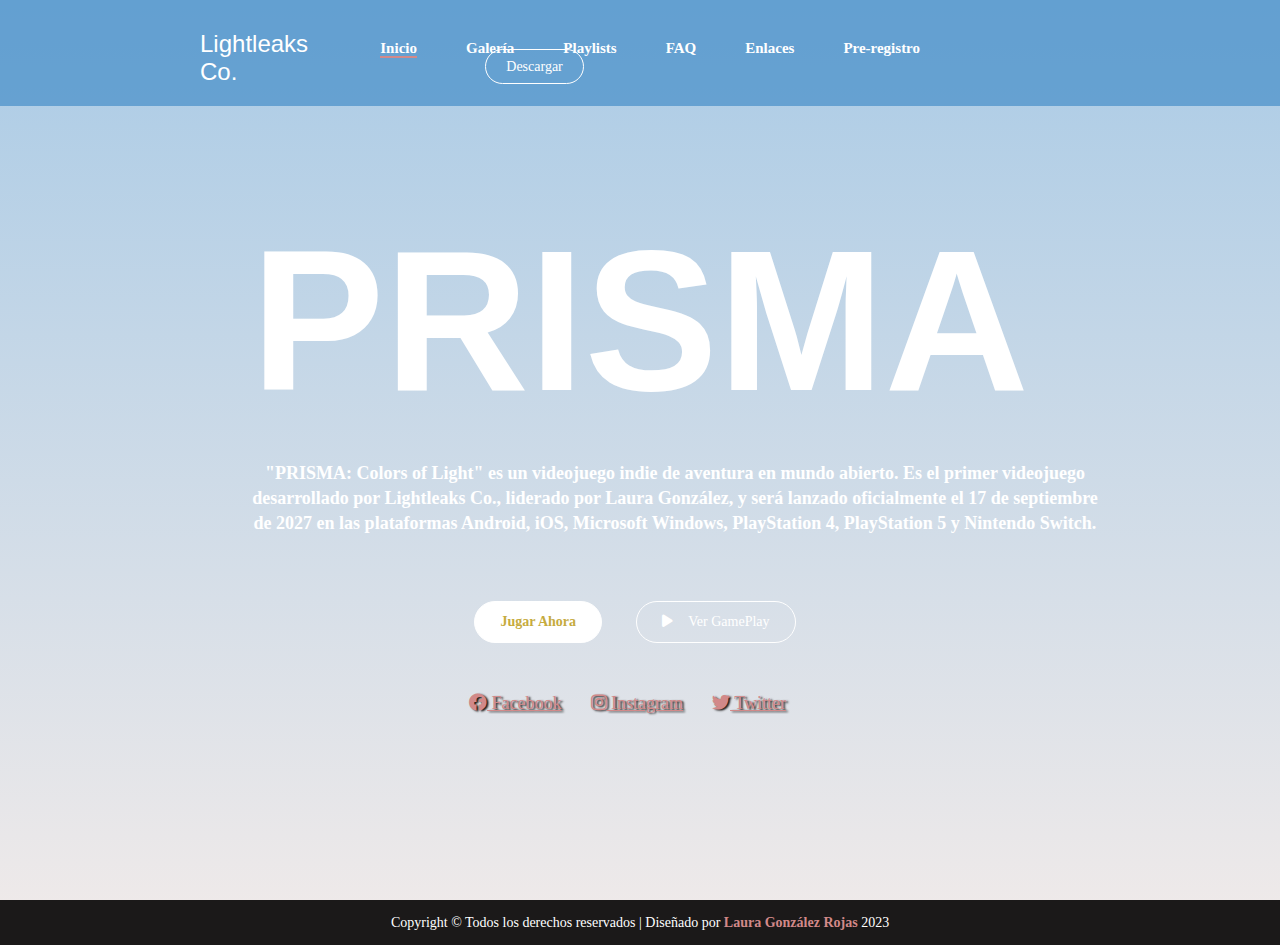
==== index.html @ 97391f7f "first commit" ====
<!DOCTYPE html>

<html>
        
<head>
        <meta charset="UTF-8">
        <title> PRISMA: Colors of Light </title>
        <link rel="icon" href="favicon.ico" type="image">
        <meta name="keywords" content="videogames, indie games, anime, exploration" />
        <link rel="stylesheet" href="style.css">
        <link rel="stylesheet" href="https://cdnjs.cloudflare.com/ajax/libs/font-awesome/6.0.0/css/all.min.css">
        
       
</head>


<body>

        <audio autoplay loop src="audio.mp3"></audio>
        <section class="main">
        <div class="main-width">
        <header>
        
                <div class="logo">
                        <h2><a href="#"> Lightleaks Co. </a></h2>
                </div>        
                <nav>
                        
                        <ul>
                                <li class="active"><a href='index.html'> Inicio </a></li>
                                <li><a href='characters.html'> Galería </a></li>
                                <li><a href='videos.html'> Playlists </a></li>
                                <li><a href='faq.html'> FAQ </a></li>
                                <li><a href='enlaces.html'> Enlaces </a></li>
                                <li><a href='contacto.html'> Pre-registro </a></li>
                                <li class="button"><a href='img/mike.jpeg' target="_blank" download> Descargar </a></li>
                        </ul>
                </nav> 
        </header>
        <div class="contenido">
                <div class="main-text">
                        <div class="mainpop">
                        <a class="btn-pop" href="#popup1" title="Acerca de..."><h1>PRISMA</h1></a>  
                        </div>              
                        <div id="popup1" class="popup-box">
                                <a class="cerrar" href="#">&Cross;</a>  
                                <div class="sobremi">
                                        <h3><b>Acerca de</b></h3><br>  
                                        <h5>
                                        Proyecto realizado por <span>Laura González</span><br><br>
                                        <span>Fecha inicio — Fecha fin:</span> 23/10 — ¿? <br><br>
                                        <span>Tema:</span> Página de descarga de videojuego ficticio creado por Laura González<br><br>
                                        <span>Módulo: </span>Lenguaje de Marcas<br><br>
                                        <span>¿Por qué PRISMA?</span><br><br>
                                        En física, un prisma es un objeto capaz de refractar, reflejar y descomponer la luz en los colores del arcoiris.
                                        En mi videojuego, el personaje hace referencia a un prisma, pues proyecta en su diseño la gama de colores del arcoiris.<br><br>
                                        </h5>
                                </div>      
                        </div>
                        <p><b> "PRISMA: Colors of Light" es un videojuego indie de aventura en mundo abierto. Es el primer videojuego desarrollado
                                por Lightleaks Co., liderado por Laura González, y será lanzado oficialmente el 17 de septiembre de 2027
                                en las plataformas Android, iOS, Microsoft Windows, PlayStation 4, PlayStation 5 y Nintendo Switch.
                        </b></p>
                        <div class="popup2">
                                <a href="#"><b>Jugar Ahora</b> </a>
                                <a href="#" class="gameplay"> <i class="fa-solid fa-play"></i> Ver GamePlay </a>
                        </div>        
                </div>
                
                <div class="plataformas">
                        <a href="https://facebook.com/" target="_blank"><i class="fab fa-facebook"></i> Facebook </a>
                        <a href="https://instagram.com" target="_blank"><i class="fab fa-instagram"></i> Instagram </a>
                        <a href="https://twitter.com" target="_blank"><i class="fab fa-twitter"></i> Twitter </a>   
                </div> 
        </div>  
        </div>       
       </section>  

    <div class="footer-bottom">
        <p>Copyright &copy; Todos los derechos reservados | Diseñado por <span> Laura González Rojas</span> 2023</p>
    </div>
</body>

</html>
---- style.css ----
*
{
    padding: 0;
    margin: 0px;
    box-sizing: border-box;
}
  
@font-face 
{
    font-family: 'Misa';
    src: url(fonts/13_Misa.TTF);
} 


@font-face
{
    font-family: 'Carell';
    src: url(fonts/SaintCarellClean_PERSONAL_USE_ONLY.otf);
}

@font-face
{
    font-family: 'Continent';
    src: url(fonts/Continent\ Transport\ Demo\ Light.otf);
}

/*INDEX*/

body
{
    overflow-x: hidden;                    
}

.main-width
{
    width: 1920px;
    max-width: 100%;
    margin:auto;
}

.main
{
    height: 100%;
    width: 100%;
    min-height: 100vh;
    background-image: linear-gradient(rgba(62, 137, 198, 0.445), rgba(225, 217, 217, 0.573)), url(img/background.png);
    background-size:cover;
    background-position:center;  
    position:relative;
}

.main header .logo h2 a
{
    display: block;
    font-family: 'Misa', sans-serif;
    font-size: 32;
    font-weight: 500;
    text-decoration: none;
    color: white;
}
.main header
{
    display: flex;
    align-items:center;
    justify-content: space-between;
    width:100%;
    padding: 30px 200px 20px;
    background:rgba(62, 137, 198, 0.650);
    
}

nav ul li
{
    list-style: none;
    display: inline-block; 
}

nav ul li a
{
    text-decoration: none;
    color: white;
    margin-left: 45px;
    font-size: 15px;
    font-weight: 600;
    border-bottom: 2px solid transparent;
    transition: .4s;
}

nav ul li:not(:last-child) a:hover,
nav ul li:not(:last-child) a:focus
{
    border-bottom: 2px solid #d28989;
}

nav ul li.active a
{
    border-bottom: 2px solid #d28989;
}


nav ul li.button a
{
    background: transparent;
    color: white;
    border: 1px solid white;
    padding: 9px 20px;
    border-radius: 30px;
    line-height: 1.4;
    font-size: 14px;
    font-weight: 500;
    margin-left: 150px;
}

nav ul li.button:hover a
{
    border: 1px solid white;
    color: rgb(198, 171, 62);
    background: white;
    transition: .4s;
}

.contenido
{
    width: 100%;
    position: inherit;
    margin-top:100px;
    justify-content: center;
    text-align: center;
}

.contenido .main-text
{
    position: inherit;
    margin-bottom: 40px;
    
}


.contenido .main-text .mainpop .btn-pop
{
    display: contents;
    font-family: 'Continent', sans-serif;
    font-size: 100px;
    color: white;
    text-decoration: none;
    cursor: pointer;
}

.contenido .main-text .popup-box
{
    position: fixed;
    bottom: 0;
    right: 0;
    top:0;
    left: 0;
    background: rgba(0,0,0,0.7);
    transition: opacity 500ms;
    visibility: hidden;
    opacity: 0;
    box-shadow: 0 2rem 4rem rgba(0,0,0,0.2);
    border-radius: 8px;
}

.contenido .main-text .popup-box .cerrar,
.contenido .main-text .popup-box .cerrar:link,
.contenido .main-text .popup-box .cerrar:visited
{
    color: #a8a8a8;
    text-decoration: none;
    position: absolute;
    top: 75px;
    right: 480px;
    font-size: 2rem;
    display:inline-block;
    line-height: 1;
}

.contenido .main-text .popup-box:target
{
    visibility: visible;
    opacity: 1;
}

.contenido .main-text .popup-box:target .sobremi
{
    margin: 70px auto;
    padding: 20px;
    background: #ddd;
    border-radius: 10px;
    width: 30%;
    position:relative;
    font-size: 18px;
    
}

.contenido .main-text .popup-box:target .sobremi h3
{
    font-family: 'Carell', sans-serif;
    font-family: 20px;
}

.contenido .main-text .popup-box:target .sobremi span
{
    color:#d28989;
}


.contenido .main-text p
{
    display: inline-block;
    font-family: 'Times New Roman', Times, serif;
    font-size: 18px;
    max-width: 100%;
    width: 850px;
    color: white;
    line-height: 25px;
    margin: 25px 250px 65px;
}

.contenido .main-text .popup2 a
{
    display: inline-block;
    text-decoration: none;
    color: rgb(198, 171, 62);
    background: white;
    border: 1px solid white;
    padding: 10px 25px;
    line-height: 1.4;
    border-radius: 30px;
    font-size: 14px;
    font-weight: 500px; 
    margin-right: 10px;
}

.contenido .main-text a:hover
{
    transform: scale(1.2);
    border: 1px solid white;
    background: transparent;
    color: white;
    transition: .4s;
}

.contenido .main-text a.gameplay
{
    border: 1px solid white;
    color: white;
    background: transparent;
    margin-left: 20px;

}

.contenido .main-text a.gameplay i
{
    margin-right: 12px;
}

.contenido .main-text a.gameplay:hover
{
    color: rgb(198, 171, 62);
    background: white;
    border: 1px solid white;
    transition: .4s;
}

.contenido .plataformas
{
    position: relative;
    z-index: 2;
    margin-top: 50px;
    padding-bottom: 40px;
}

.contenido .plataformas a
{
    display: inline-block;
    color: #d28989;
    text-shadow: 2px 1px 2px #1b1919;
    margin-right: 25px;
    font-size: 18px;
    opacity: 100%;
}

.contenido .plataformas a:hover
{
    transform: scale(1.1);
    transition: .4s;
    opacity: 60%;
    transition: bottom .5s, opacity .5s;
}

.contenido .plataformas a:visited:focus
{
    opacity: 50%;
    color:rgb(198, 171, 62);
}

.footer-bottom
{
    width: 100%;
    height: 5vh;
    background: #1B1919;
    color: #fff;
    display: flex;
    align-items: center;
    justify-content: center;
    font-size: 0.875rem;
}

.footer-bottom span
{
    color: #d28989;
    font-weight: bold;
}

/*ƒ REGISTRO*/

.preregistromain
{
    display:inline-block;
    max-width: 700px;
    width:100%;
    height: 100%;
    justify-content: center;
    margin: 75px 370px 75px;
    padding: 25px 30px;
    background:#ddd;
    border-radius: 8px;
    box-shadow: 0 0 15px rgba(0,0,0,0.1);
}

.preregistromain fieldset
{
    justify-content: center;
    align-items: center;
    width: 60%;
    height: 100%;
    padding: 25px 0px 5px;
    margin-left: 120px;
    border-style: groove;
    border-radius: 8px;
    border-color:#d28989;
    border-bottom-width: 10px;
}

.preregistromain header
{
    padding: 15px 15px 25px;
    font-family: 'Continent',sans-serif;
    justify-content:center;
    text-align: center;
    color:#333;
    background-color: transparent;
    font-size:40px;
    font-weight: 500;
}

.preregistromain form .detallesuser
{
    display:flex;
    flex-wrap: wrap;
    justify-content: space-between;
    margin: 40px 0 12px 0;
}

form .detallesuser .rellenar
{
    margin-bottom: 15px;
    width:250px;
}


.detallesuser .rellenar .detalles
{    
    display: block;
    font-weight: 500;
    margin-bottom: 5px;
}

.detallesuser .rellenar span
{
    font-family: 'Carell',sans-serif;
    font-size: 18px;
    font-weight: 500;
    letter-spacing: 2px;
}

.detallesuser .rellenar input
{   
    height: 35px;
    width: 100%;
    outline: none;
    border-radius: 8px;
    border: 1px solid #ccc;
    padding-left: 15px;
    font-family: 'Popins',sans-serif;
    color:#707070;
    font-size: 16px;
    border-bottom-width: 2px;
    transition: all 0.3 ease;
}

.detallesuser .rellenar input:focus,
.detallesuser .rellenar input:valid
{
    border-color:#6597d0;
}

form .sexomain .titulosexo
{
    display: flex;
    font-family: 'Carell',sans-serif;
    font-size: 18px;
    font-weight: 500; 
    letter-spacing: 2px; 
}

form .sexomain .categorias
{
    display:flex;
    width: 80%;
    margin: 18px 55px 18px;
    justify-content: space-between;

}

.sexomain .categorias label
{
    display:flex;
    align-items: center;
}

.sexomain .categorias span
{
    font-family: 'Popins', sans-serif;
    color: #333;
}

.sexomain .categorias .circulo
{
    height:18px;
    width: 18px;
    background: #fff;
    border-radius: 50%;
    margin-right: 10px;
    border: 5px solid transparent;
    transition: all 0.3s ease;
}

.sexomain .categorias .circulo:hover
{
    transform: scale(1.25);
    transition: 0.4s;
    cursor:pointer;
}

#circulo-1:checked ~ .categorias label .uno
{
    border-color: #fff;
    background: #6597d0;
}

#circulo-2:checked ~ .categorias label .dos
{
    border-color: #fff;
    background-color: #d289b3;
}

#circulo-3:checked ~ .categorias label .tres
{
    border-color: #fff;
    background-color: #d0ad4c;
}

form input[type="radio"]
{
    display: none;
}

form .button
{
    height: 55px;
    margin: 45px 20px 25px;
}

form .button input
{   
    font-family: 'Carell',sans-serif;
    font-size: 25px;
    font-weight: 500;
    letter-spacing: 1px;
    color: #fff;
    height: 100%;
    width: 100%;
    outline: none;
    border-radius: 7px;
    background: linear-gradient(135deg, #6597d0,#d28989, #d0ad4c);
}

form .button input:hover
{

    background:linear-gradient(-135deg, #6597d0,#d28989, #d0ad4c);
    cursor: pointer;
}

.seleccionar select
{
    height:35px;
    width: 100%;
    outline:none;
    border:none;
    border-radius: 8px;
    color: #707070;
    font-size: 1rem;
}

form .plataforma
{
    display: flex;
    justify-content: center;
    align-items: center;
    height: 100%;
    width: 100%;
    padding: 50px 0px 50px;
}

form .plataforma label
{
    display: flex;
    font-family: 'Carell',sans-serif;
    font-size: 18px;
    font-weight: 500; 
    letter-spacing: 2px;
    margin-right: 20px;
}

.plataforma select
{
    display:flex;
    height: 100%;
    width: 100%;
    outline:none;
    border:none;
    border-radius: 8px;
    color: #707070;
    font-size: 1rem;
}

/*PREGUNTAS FRECUENTES*/

.FAQmain
{
    display: flex;
    align-items: center;
    justify-content: center;
    margin: 0 auto;
    margin-top: 50px;
    max-height: max-content;
    width: 100%;
    max-width: 1024px;
    padding: 100px 15px ;
}

.FAQmain h2
{
    font-family: 'Continent', sans-serif;
    display: flex;
    align-items: center;
    font-size: 40px;
    color:#fff;
    padding: 10px 25px 10px;
    margin-right: 20px;
    border-style: groove;
    border-radius: 8px;
    border-color:#d0ad4c;
    border-bottom-width: 10px;
    text-shadow:3px 2px 3px rgba(0,0,0,0.6);
    background: rgba(232, 230, 230, 0.275);
}

.panel
{
    background-color: #ddd;
    border-radius: 8px;
    margin-bottom: 10px;
    padding: 10px;
    box-shadow: 5px 2px 5px rgba(0,0,0,0.1);
}

.pregunta
{ 
   font-family: 'Carell',sans-serif; 
   font-size: 16px;
   color: rgb(198, 171, 62);
   text-decoration: none;
   background-color: #ddd;
   width: 100%;
   font-weight: bold;
   display: flex;
   align-items: center;
   justify-content: space-between;
   padding: 10px 0;
}

.pregunta i
{
    padding: 5px;
}

.pregunta .fa-chevron-down
{
    display: none;
}

.respuesta
{
    max-height: 0;
    overflow: hidden;
    position: relative;
    background-color: #ccc;
    transition: max-height .65s;
}

.respuesta::before
{
    content: "";
    position: absolute;
    width: 6px;
    height: 100%;
    background-color:rgb(198, 171, 62);
    top: 50%;
    left: 0;
    transform: translateY(-50%);
}
.respuesta table
{
    font-size: 15px;
    color: rgb(32, 32, 32);
    padding: 20px;
}

.tabla thead tr
{
    background-color: rgb(198, 171, 62);
    color: #fff;
    text-align: left;
    font-weight: bold;
}

.tabla th,
.tabla td
{
    padding: 12px 15px;
}

.tabla tbody .td1
{
    font-weight: bold;
}

.tabla tbody tr
{
    border-bottom: 1px solid #ddd;
}

.tabla tbody tr:nth-of-type(even)
{
    background-color: #bbb;
}

.tabla tbody tr:last-of-type
{
    border-bottom: 2px solid rgb(198, 171, 62);
}

.respuesta p
{
    font-size: 15px;
    color: rgb(32, 32, 32);
    padding: 20px;
}

.panel:target .respuesta
{
    max-height: 500px;
}

.panel:target .pregunta .fa-chevron-right
{
    display: none;
}

.panel:target .pregunta .fa-chevron-down
{
    display: block;
}

/*PLAYLISTS*/

.videomain .titulo
{
    font-family: 'Continent', sans-serif;
    font-size: 25px;
    color: #fff;
    margin-top: 100px;
    margin-bottom: 10px;
    display: flex;
    justify-content: center;
    align-items: center;
}

.videomain .titulo h2
{
    padding: 20px 25px 10px;
    text-shadow: 3px 2px 3px rgba(0,0,0,0.6);
    border-style: groove;
    border-radius: 8px;
    border-color:#d28989;
    border-bottom-width: 10px;
    background: rgba(232, 230, 230, 0.275);
}

.videomain .video-container
{
    display: flex;
    justify-content: center;
    flex-wrap: wrap;
}

.videomain .video-container .video
{
    height:15rem;
    width:25rem;
    margin:2rem;
    box-shadow: 0 0.5rem 1rem rgba(0,0,0,0.5);
    overflow: hidden;
    border-radius: 1rem;
}

.videomain .video-container .video video
{
    height:100%;
    width:100%;
    object-fit:cover;
    outline:none;
    border:none;
    cursor:pointer;
}

/*PERSONAJES*/

.characters-main .titulo
{
    font-family: 'Continent', sans-serif;
    font-size: 25px;
    color: #fff;
    margin-top: 100px;
    margin-bottom: 10px;
    display: flex;
    justify-content: center;
    align-items: center;
}

.characters-main .titulo h2 
{
    text-shadow:3px 2px 3px rgba(0,0,0,0.6);
    padding: 20px 25px 10px;
    border-style: groove;
    border-radius: 8px;
    border-color:#6597d0;
    border-bottom-width: 10px;
    background: rgba(232, 230, 230, 0.275);
}

.galeria
{
    display: flex;
    align-items: center;
    justify-content: center;
}

.galeria .imagen
{
    width:100px;
    height: 600px;
    margin: 15px;
    background: url(charimg/originalcharacter.png);
    background-size: cover;
    background-position: center;
    position: relative;
    transition: width 0.5s;
    opacity: 70%;
}

.galeria .imagen:nth-child(2)
{
    background: url(charimg/originalcharacterback.png);
    background-size: cover;
    background-position: center;
}

.galeria .imagen:nth-child(3)
{
    background: url(charimg/spear_weapon.png);
    background-size: cover;
    background-position: center;
}

.galeria .imagen:nth-child(4)
{
    background: url(charimg/Earth_Enemies_.png);
    background-size: cover;
    background-position: center;
}

.galeria .imagen:nth-child(5)
{
    background: url(charimg/Flying_Enemies_.png);
    background-size: cover;
    background-position: center;
}

.galeria .imagen:nth-child(6)
{
    background: url(charimg/Sea_Enemies.png);
    background-size: cover;
    background-position: center;
}

.galeria .imagen h3
{
    color: #252525;
    position: absolute;
    bottom: 0;
    left: 30px;
    opacity: 0;
    transition: left 0.5s, opacity 0.5s;
}

.galeria .imagen:hover
{
    width: 250px;
    cursor: pointer;
    opacity: 100%;
    transition: opacity 0.5s;
}

.galeria .imagen:hover h3
{
    opacity: 100%;
    left: 25px;
}

/*ENLACES*/

.enlacesmain
{
    display: flex;
    padding: 30px;
    width: 100%;
    height: 100vh;
    
}

.enlacesmain .fila 
{
    align-items: center;
}

.enlacesmain .col 
{
    flex-basis: 50%;
}

.enlacesmain .header
{
    justify-content: center;
    align-items: center;
    display: flex;
}


.enlacesmain .header .titulo
{
    font-family: 'Continent', sans-serif;
    font-size: 25px;
    color: #fff;
    margin-top: 100px;
    margin-bottom: 10px;
    display: flex;
    justify-content: center;
    align-items: center;
}

.enlacesmain .header .titulo h2
{
    text-shadow:3px 2px 3px rgba(0,0,0,0.6);
    padding: 20px 25px 10px;
    border-style: groove;
    border-radius: 8px;
    border-color:#6597d0;
    border-bottom-width: 10px;
    background: rgba(232, 230, 230, 0.275);
}

.enlacesmain .header p
{
    justify-content: center;
    align-items: center;
    display: flex;
    margin-top: 85px;
    margin-left: 60px;
    color: #fff;
    font-size: 16px;
    line-height: 20px;
    max-width: 50%;
}

.enlacesmain .paneles
{
    display: flex;
    padding: 30px;
    margin-top: 20px;
    justify-content: center;
}


.enlacesmain .paneles .panel1 a
{
    width: 250px;
    height: 310px;
    display: inline-block;
    border-radius: 10px;
    box-sizing: border-box;
    cursor: pointer;
    margin: 10px;
    background-image: url(charimg/wutheringwaves.png);
    background-position: center;
    background-size: cover;
    opacity: 50%;
}


.enlacesmain .paneles .panel1 h5,
.enlacesmain .paneles .panel2 h5,
.enlacesmain .paneles .panel3 h5,
.enlacesmain .paneles .panel4 h5
{
    font-family: 'Carell', sans-serif;
    margin:10px;
    color: #fff;
    font-size: 18px;
}

.enlacesmain .paneles .panel2 a
{
    width: 250px;
    height: 310px;
    display: inline-block;
    border-radius: 10px;
    box-sizing: border-box;
    cursor: pointer;
    margin: 10px;
    background-image: url(charimg/sky.png);
    background-position: left;
    background-size: cover;
    opacity: 50%;
}

.enlacesmain .paneles .panel3 a
{
    width: 250px;
    height: 310px;
    display: inline-block;
    border-radius: 10px;
    box-sizing: border-box;
    cursor: pointer;
    margin: 10px;
    background-image: url(charimg/genshin.png);
    background-position: center;
    background-size: cover;
    opacity: 50%;
}

.enlacesmain .paneles .panel4 a
{
    width: 250px;
    height: 310px;
    display: inline-block;
    border-radius: 10px;
    box-sizing: border-box;
    cursor: pointer;
    margin: 10px;
    background-image: url(charimg/Zelda.png);
    background-position: center;
    background-size: cover;
    opacity: 50%;
}

.enlacesmain .paneles .panel1 a:hover
{
    width: 250px;
    height: 310px;
    display: inline-block;
    border-radius: 10px;
    box-sizing: border-box;
    cursor: pointer;
    margin: 10px;
    background-position: center;
    background-size: cover;
    opacity: 100%;
    transform: scale(1.1);
    transition: all .4s;
}

.enlacesmain .paneles .panel2 a:hover
{
    width: 250px;
    height: 310px;
    display: inline-block;
    border-radius: 10px;
    box-sizing: border-box;
    cursor: pointer;
    margin: 10px;
    background-image: url(charimg/sky.png);
    background-position: left;
    background-size: cover;
    opacity: 100%;
    transform: scale(1.1);
    transition: all .4s;
}

.enlacesmain .paneles .panel3 a:hover
{
    width: 250px;
    height: 310px;
    display: inline-block;
    border-radius: 10px;
    box-sizing: border-box;
    cursor: pointer;
    margin: 10px;
    background-image: url(charimg/genshin.png);
    background-position: center;
    background-size: cover;
    opacity: 100%;
    transform: scale(1.1);
    transition: all .4s;
}

.enlacesmain .paneles .panel4 a:hover
{
    width: 250px;
    height: 310px;
    display: inline-block;
    border-radius: 10px;
    box-sizing: border-box;
    cursor: pointer;
    margin: 10px;
    background-image: url(charimg/Zelda.png);
    background-position: center;
    background-size: cover;
    opacity: 100%;
    transform: scale(1.1);
    transition: all .4s;
}
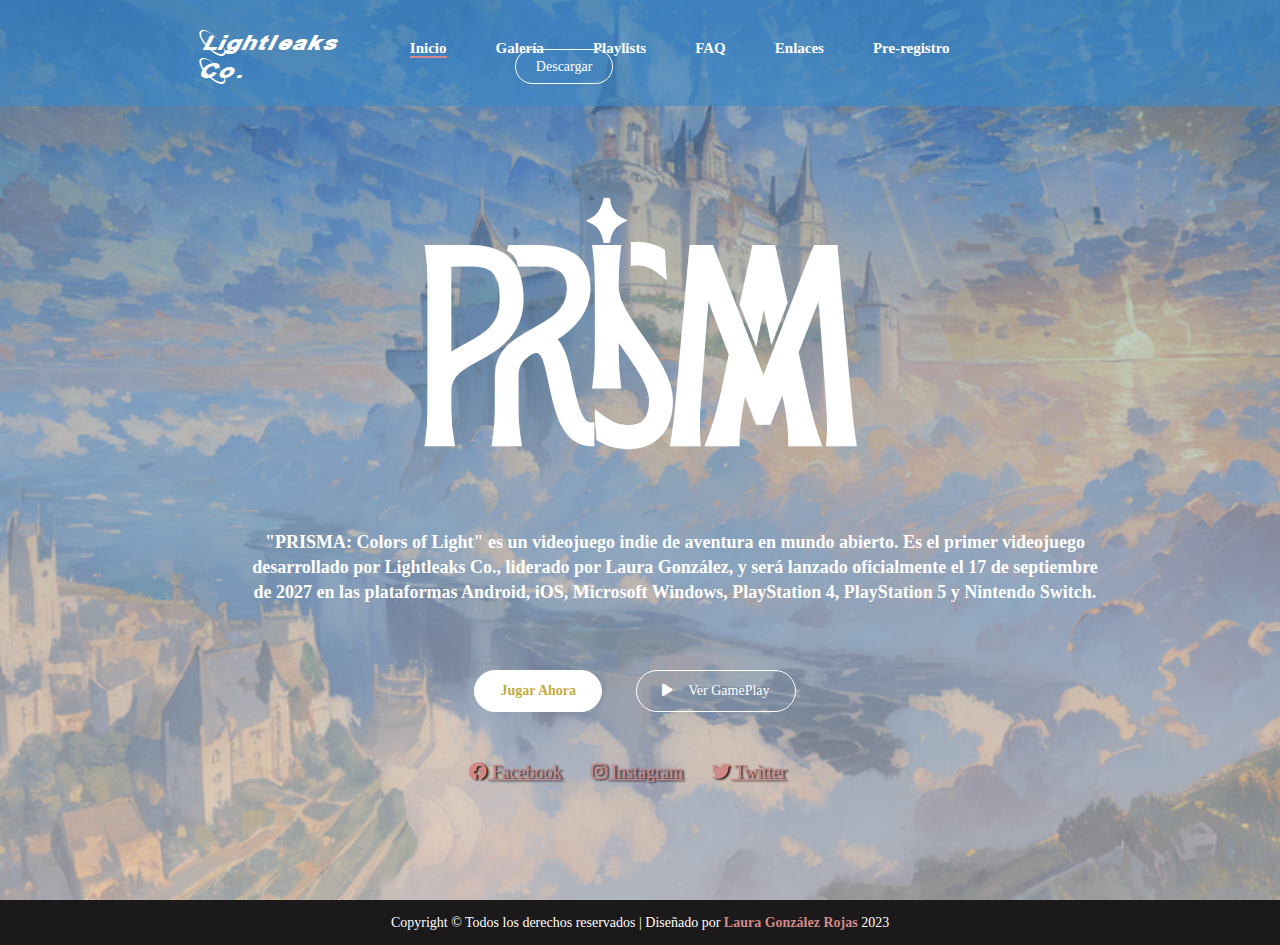
==== commit 46966006: "cambioFechaPopup" ====
--- a/index.html
+++ b/index.html
@@ -48,7 +48,7 @@
                                         <h3><b>Acerca de</b></h3><br>  
                                         <h5>
                                         Proyecto realizado por <span>Laura González</span><br><br>
-                                        <span>Fecha inicio — Fecha fin:</span> 23/10 — ¿? <br><br>
+                                        <span>Fecha inicio — Fecha fin:</span> 23/10/2023 — 9/12/2023 <br><br>
                                         <span>Tema:</span> Página de descarga de videojuego ficticio creado por Laura González<br><br>
                                         <span>Módulo: </span>Lenguaje de Marcas<br><br>
                                         <span>¿Por qué PRISMA?</span><br><br>
--- a/style.css
+++ b/style.css
@@ -785,7 +785,7 @@
     width:100px;
     height: 600px;
     margin: 15px;
-    background: url(charimg/originalcharacter.png);
+    background: url(img/originalcharacter.png);
     background-size: cover;
     background-position: center;
     position: relative;
@@ -795,35 +795,35 @@
 
 .galeria .imagen:nth-child(2)
 {
-    background: url(charimg/originalcharacterback.png);
+    background: url(img/originalcharacterback.png);
     background-size: cover;
     background-position: center;
 }
 
 .galeria .imagen:nth-child(3)
 {
-    background: url(charimg/spear_weapon.png);
+    background: url(img/spear_weapon.png);
     background-size: cover;
     background-position: center;
 }
 
 .galeria .imagen:nth-child(4)
 {
-    background: url(charimg/Earth_Enemies_.png);
+    background: url(img/Earth_Enemies_.png);
     background-size: cover;
     background-position: center;
 }
 
 .galeria .imagen:nth-child(5)
 {
-    background: url(charimg/Flying_Enemies_.png);
+    background: url(img/Flying_Enemies_.png);
     background-size: cover;
     background-position: center;
 }
 
 .galeria .imagen:nth-child(6)
 {
-    background: url(charimg/Sea_Enemies.png);
+    background: url(img/Sea_Enemies.png);
     background-size: cover;
     background-position: center;
 }
@@ -935,7 +935,7 @@
     box-sizing: border-box;
     cursor: pointer;
     margin: 10px;
-    background-image: url(charimg/wutheringwaves.png);
+    background-image: url(img/wutheringwaves.png);
     background-position: center;
     background-size: cover;
     opacity: 50%;
@@ -962,7 +962,7 @@
     box-sizing: border-box;
     cursor: pointer;
     margin: 10px;
-    background-image: url(charimg/sky.png);
+    background-image: url(img/sky.png);
     background-position: left;
     background-size: cover;
     opacity: 50%;
@@ -977,7 +977,7 @@
     box-sizing: border-box;
     cursor: pointer;
     margin: 10px;
-    background-image: url(charimg/genshin.png);
+    background-image: url(img/genshin.png);
     background-position: center;
     background-size: cover;
     opacity: 50%;
@@ -992,7 +992,7 @@
     box-sizing: border-box;
     cursor: pointer;
     margin: 10px;
-    background-image: url(charimg/Zelda.png);
+    background-image: url(img/Zelda.png);
     background-position: center;
     background-size: cover;
     opacity: 50%;
@@ -1023,7 +1023,7 @@
     box-sizing: border-box;
     cursor: pointer;
     margin: 10px;
-    background-image: url(charimg/sky.png);
+    background-image: url(img/sky.png);
     background-position: left;
     background-size: cover;
     opacity: 100%;
@@ -1040,7 +1040,7 @@
     box-sizing: border-box;
     cursor: pointer;
     margin: 10px;
-    background-image: url(charimg/genshin.png);
+    background-image: url(img/genshin.png);
     background-position: center;
     background-size: cover;
     opacity: 100%;
@@ -1057,7 +1057,7 @@
     box-sizing: border-box;
     cursor: pointer;
     margin: 10px;
-    background-image: url(charimg/Zelda.png);
+    background-image: url(img/Zelda.png);
     background-position: center;
     background-size: cover;
     opacity: 100%;
